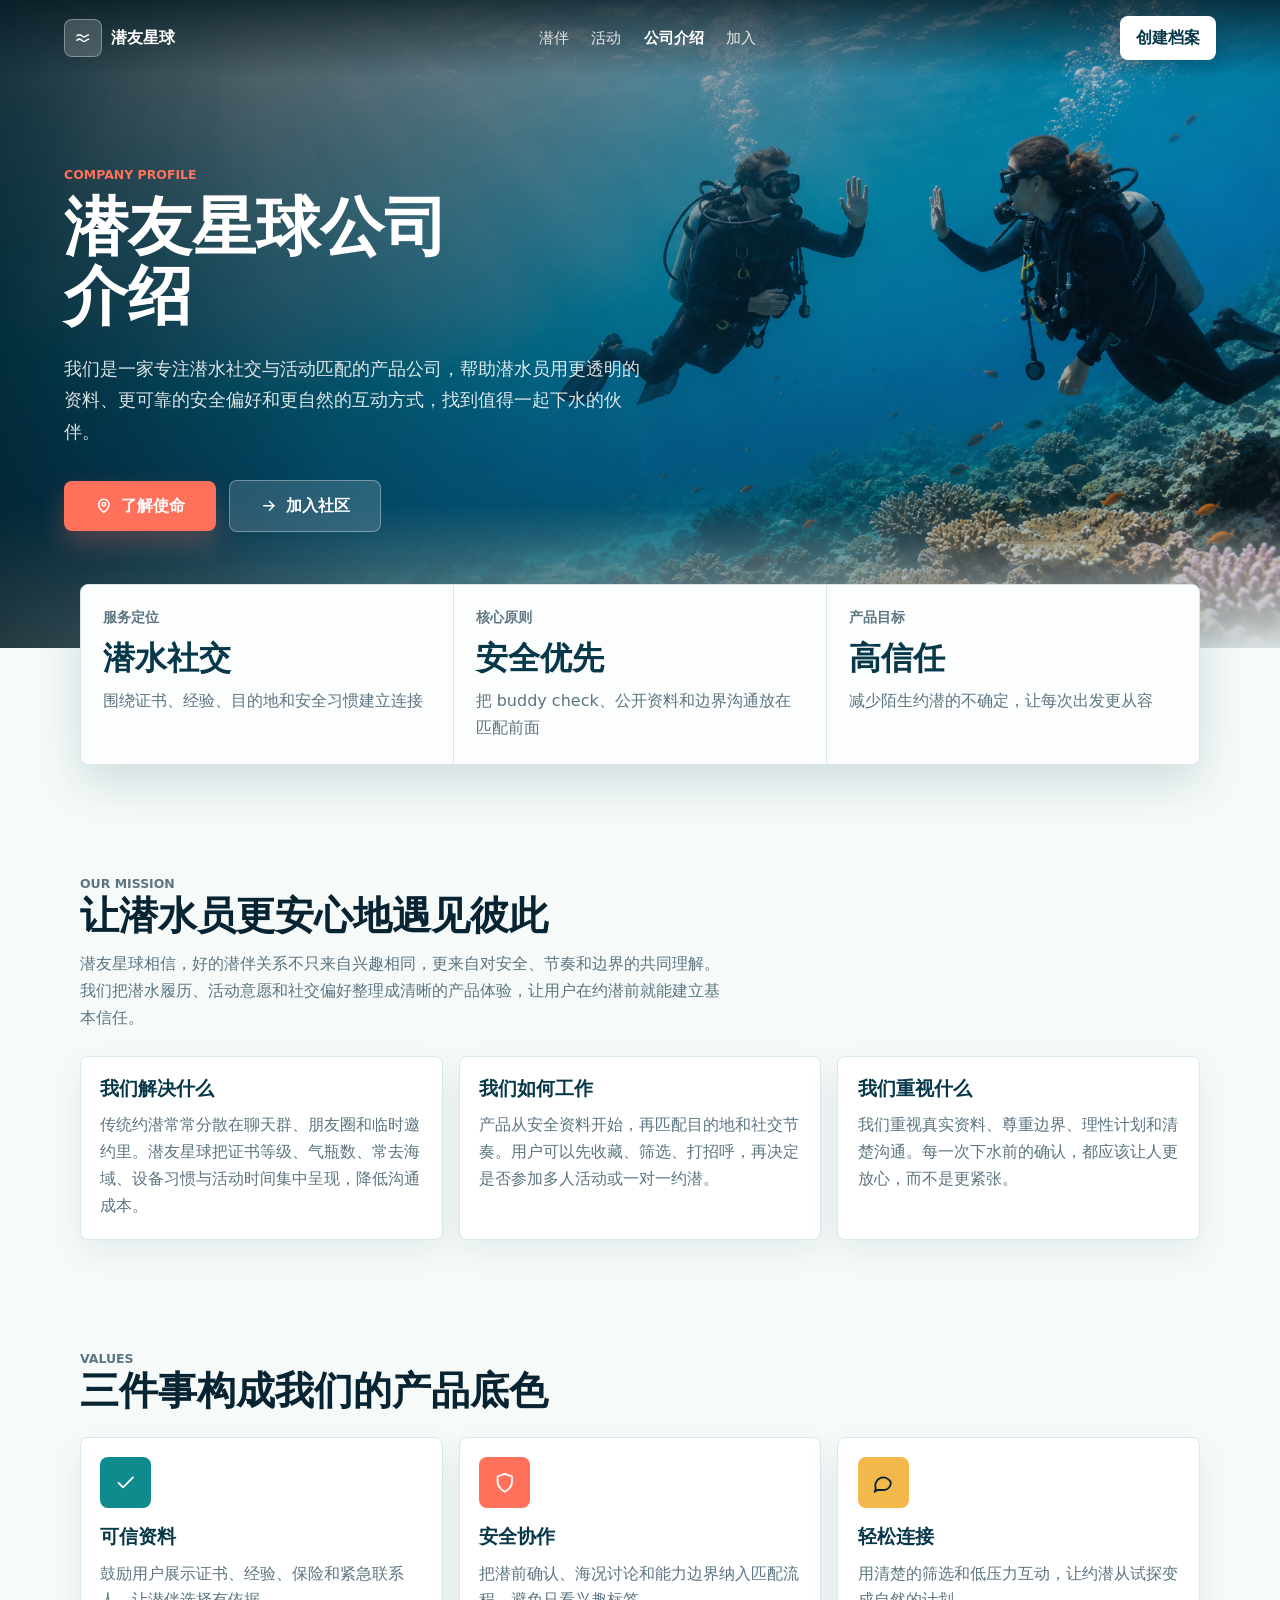
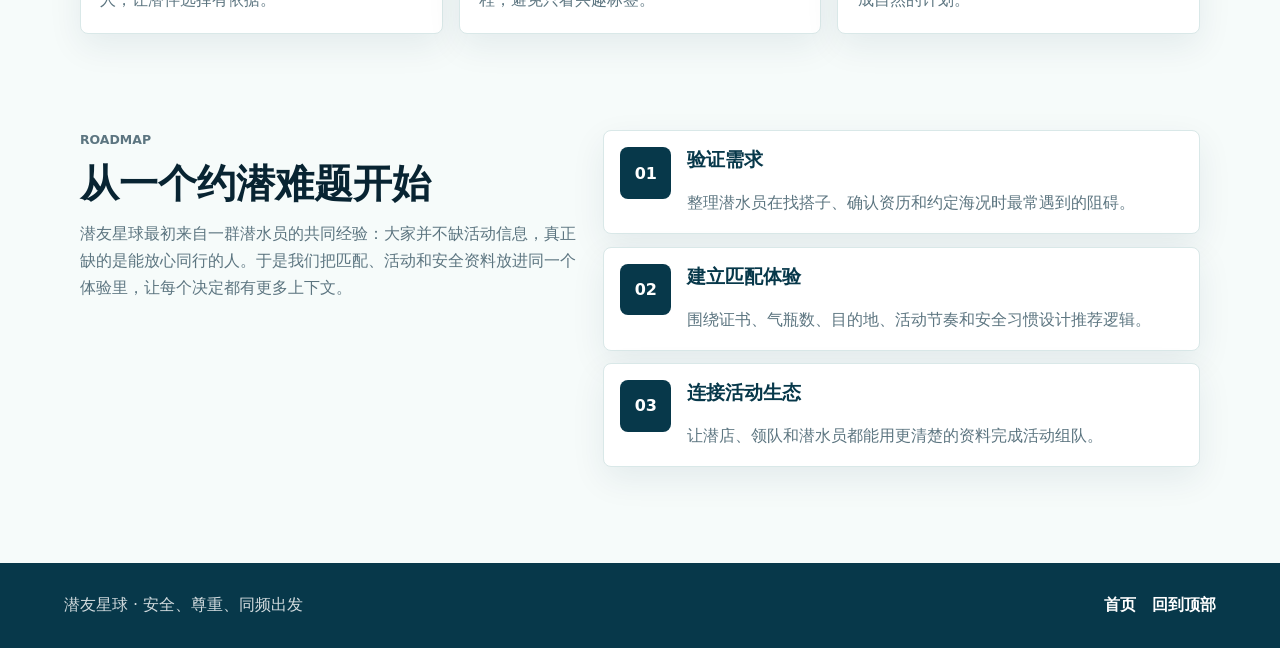
==== about.html @ b76dbb2a "Add company introduction page" ====
<!doctype html>
<html lang="zh-CN">
  <head>
    <meta charset="UTF-8" />
    <meta name="viewport" content="width=device-width, initial-scale=1.0" />
    <title>公司介绍 | 潜友星球</title>
    <link rel="stylesheet" href="styles.css" />
  </head>
  <body>
    <header class="site-header" aria-label="主导航">
      <a class="brand" href="index.html#top" aria-label="潜友星球首页">
        <span class="brand-mark" aria-hidden="true">
          <svg viewBox="0 0 24 24" role="img">
            <path d="M4 15.4c2.2-2.1 4.4-2.1 6.6 0 2.1 2 4.3 2 6.4 0 .9-.8 1.9-1.3 3-1.3" />
            <path d="M4 9.3c2.2-2.1 4.4-2.1 6.6 0 2.1 2 4.3 2 6.4 0 .9-.8 1.9-1.3 3-1.3" />
          </svg>
        </span>
        潜友星球
      </a>
      <nav class="nav-links" aria-label="页面区域">
        <a href="index.html#matches">潜伴</a>
        <a href="index.html#trips">活动</a>
        <a href="about.html" aria-current="page">公司介绍</a>
        <a href="index.html#join">加入</a>
      </nav>
      <a class="header-action" href="index.html#join">创建档案</a>
    </header>

    <main id="top">
      <section class="hero about-hero" aria-labelledby="about-title">
        <img
          class="hero-image"
          src="assets/dive-social-hero.png"
          alt="潜水员在清澈海水中与潜伴同行"
        />
        <div class="hero-scrim"></div>
        <div class="hero-content about-hero-content">
          <p class="eyebrow">Company Profile</p>
          <h1 id="about-title">潜友星球公司介绍</h1>
          <p class="hero-copy">
            我们是一家专注潜水社交与活动匹配的产品公司，帮助潜水员用更透明的资料、更可靠的安全偏好和更自然的互动方式，找到值得一起下水的伙伴。
          </p>
          <div class="hero-actions" aria-label="快捷操作">
            <a class="button primary" href="#mission">
              <svg viewBox="0 0 24 24" aria-hidden="true">
                <path d="M12 21s7-5.1 7-11a7 7 0 0 0-14 0c0 5.9 7 11 7 11Z" />
                <circle cx="12" cy="10" r="2.4" />
              </svg>
              了解使命
            </a>
            <a class="button secondary" href="index.html#join">
              <svg viewBox="0 0 24 24" aria-hidden="true">
                <path d="M5 12h14" />
                <path d="m13 6 6 6-6 6" />
              </svg>
              加入社区
            </a>
          </div>
        </div>
      </section>

      <section class="quick-panel about-stats" aria-label="公司数据">
        <article>
          <span>服务定位</span>
          <strong>潜水社交</strong>
          <p>围绕证书、经验、目的地和安全习惯建立连接</p>
        </article>
        <article>
          <span>核心原则</span>
          <strong>安全优先</strong>
          <p>把 buddy check、公开资料和边界沟通放在匹配前面</p>
        </article>
        <article>
          <span>产品目标</span>
          <strong>高信任</strong>
          <p>减少陌生约潜的不确定，让每次出发更从容</p>
        </article>
      </section>

      <section class="section company-intro" id="mission" aria-labelledby="mission-title">
        <div class="section-heading">
          <p class="eyebrow">Our Mission</p>
          <h2 id="mission-title">让潜水员更安心地遇见彼此</h2>
          <p>
            潜友星球相信，好的潜伴关系不只来自兴趣相同，更来自对安全、节奏和边界的共同理解。我们把潜水履历、活动意愿和社交偏好整理成清晰的产品体验，让用户在约潜前就能建立基本信任。
          </p>
        </div>
        <div class="intro-grid">
          <article>
            <h3>我们解决什么</h3>
            <p>
              传统约潜常常分散在聊天群、朋友圈和临时邀约里。潜友星球把证书等级、气瓶数、常去海域、设备习惯与活动时间集中呈现，降低沟通成本。
            </p>
          </article>
          <article>
            <h3>我们如何工作</h3>
            <p>
              产品从安全资料开始，再匹配目的地和社交节奏。用户可以先收藏、筛选、打招呼，再决定是否参加多人活动或一对一约潜。
            </p>
          </article>
          <article>
            <h3>我们重视什么</h3>
            <p>
              我们重视真实资料、尊重边界、理性计划和清楚沟通。每一次下水前的确认，都应该让人更放心，而不是更紧张。
            </p>
          </article>
        </div>
      </section>

      <section class="section values-section" aria-labelledby="values-title">
        <div class="section-heading">
          <p class="eyebrow">Values</p>
          <h2 id="values-title">三件事构成我们的产品底色</h2>
        </div>
        <div class="values-grid">
          <article class="value-card">
            <div class="value-icon" aria-hidden="true">
              <svg viewBox="0 0 24 24">
                <path d="M20 6 9 17l-5-5" />
              </svg>
            </div>
            <h3>可信资料</h3>
            <p>鼓励用户展示证书、经验、保险和紧急联系人，让潜伴选择有依据。</p>
          </article>
          <article class="value-card">
            <div class="value-icon accent" aria-hidden="true">
              <svg viewBox="0 0 24 24">
                <path d="M12 22s8-4 8-11V5l-8-3-8 3v6c0 7 8 11 8 11Z" />
              </svg>
            </div>
            <h3>安全协作</h3>
            <p>把潜前确认、海况讨论和能力边界纳入匹配流程，避免只看兴趣标签。</p>
          </article>
          <article class="value-card">
            <div class="value-icon warm" aria-hidden="true">
              <svg viewBox="0 0 24 24">
                <path d="M21 12a8 8 0 0 1-8 8H6l-3 2 1.2-4A8 8 0 1 1 21 12Z" />
              </svg>
            </div>
            <h3>轻松连接</h3>
            <p>用清楚的筛选和低压力互动，让约潜从试探变成自然的计划。</p>
          </article>
        </div>
      </section>

      <section class="section company-story" aria-labelledby="story-title">
        <div class="story-copy">
          <p class="eyebrow">Roadmap</p>
          <h2 id="story-title">从一个约潜难题开始</h2>
          <p>
            潜友星球最初来自一群潜水员的共同经验：大家并不缺活动信息，真正缺的是能放心同行的人。于是我们把匹配、活动和安全资料放进同一个体验里，让每个决定都有更多上下文。
          </p>
        </div>
        <div class="timeline" aria-label="公司发展阶段">
          <article>
            <span>01</span>
            <h3>验证需求</h3>
            <p>整理潜水员在找搭子、确认资历和约定海况时最常遇到的阻碍。</p>
          </article>
          <article>
            <span>02</span>
            <h3>建立匹配体验</h3>
            <p>围绕证书、气瓶数、目的地、活动节奏和安全习惯设计推荐逻辑。</p>
          </article>
          <article>
            <span>03</span>
            <h3>连接活动生态</h3>
            <p>让潜店、领队和潜水员都能用更清楚的资料完成活动组队。</p>
          </article>
        </div>
      </section>
    </main>

    <footer class="site-footer">
      <p>潜友星球 · 安全、尊重、同频出发</p>
      <div class="footer-links">
        <a href="index.html#top">首页</a>
        <a href="#top">回到顶部</a>
      </div>
    </footer>
  </body>
</html>
---- styles.css ----
:root {
  --ink: #082432;
  --muted: #5c7580;
  --paper: #f6fbfa;
  --surface: #ffffff;
  --line: #d9e8e8;
  --deep: #07384a;
  --reef: #0f8b8d;
  --mint: #62c7b8;
  --coral: #ff715b;
  --sun: #f2b84b;
  --blue: #3577bd;
  --shadow: 0 18px 48px rgba(7, 56, 74, 0.16);
}

* {
  box-sizing: border-box;
}

html {
  scroll-behavior: smooth;
}

body {
  margin: 0;
  font-family:
    Inter, "PingFang SC", "Microsoft YaHei", system-ui, -apple-system,
    BlinkMacSystemFont, "Segoe UI", sans-serif;
  color: var(--ink);
  background: var(--paper);
}

body::selection {
  background: rgba(255, 113, 91, 0.28);
}

a {
  color: inherit;
  text-decoration: none;
}

button,
input,
select,
textarea {
  font: inherit;
}

button {
  cursor: pointer;
}

svg {
  display: block;
  width: 1.1rem;
  height: 1.1rem;
  fill: none;
  stroke: currentColor;
  stroke-linecap: round;
  stroke-linejoin: round;
  stroke-width: 2;
}

.site-header {
  position: fixed;
  top: 0;
  left: 0;
  z-index: 20;
  display: flex;
  align-items: center;
  justify-content: space-between;
  width: 100%;
  padding: 1rem 5vw;
  color: #fff;
  background: linear-gradient(180deg, rgba(3, 25, 34, 0.76), rgba(3, 25, 34, 0));
}

.brand,
.nav-links,
.header-action,
.button,
.message-button,
.text-button,
.icon-button,
.filter-chip {
  min-height: 2.75rem;
}

.brand {
  display: inline-flex;
  align-items: center;
  gap: 0.6rem;
  font-weight: 800;
}

.brand-mark {
  display: grid;
  width: 2.35rem;
  height: 2.35rem;
  place-items: center;
  color: #fff;
  background: rgba(255, 255, 255, 0.18);
  border: 1px solid rgba(255, 255, 255, 0.34);
  border-radius: 8px;
  backdrop-filter: blur(12px);
}

.nav-links {
  display: flex;
  align-items: center;
  gap: 1.4rem;
  color: rgba(255, 255, 255, 0.84);
  font-size: 0.95rem;
}

.nav-links a:hover {
  color: #fff;
}

.header-action {
  display: inline-flex;
  align-items: center;
  padding: 0 1rem;
  color: var(--deep);
  font-weight: 800;
  background: #fff;
  border-radius: 8px;
  box-shadow: 0 8px 20px rgba(0, 0, 0, 0.14);
}

.hero {
  position: relative;
  display: grid;
  min-height: 78vh;
  overflow: hidden;
  place-items: end start;
  background: var(--deep);
}

.hero-image,
.hero-scrim {
  position: absolute;
  inset: 0;
  width: 100%;
  height: 100%;
}

.hero-image {
  object-fit: cover;
  object-position: center;
}

.hero-scrim {
  background:
    linear-gradient(90deg, rgba(3, 28, 37, 0.86), rgba(3, 28, 37, 0.38) 52%, rgba(3, 28, 37, 0.12)),
    linear-gradient(0deg, rgba(246, 251, 250, 1) 0%, rgba(246, 251, 250, 0) 22%);
}

.hero-content {
  position: relative;
  z-index: 1;
  width: min(720px, 90vw);
  padding: 9rem 5vw 7.25rem;
  color: #fff;
}

.eyebrow {
  margin: 0 0 0.7rem;
  color: var(--coral);
  font-size: 0.78rem;
  font-weight: 900;
  letter-spacing: 0;
  text-transform: uppercase;
}

.hero h1,
.section h2,
.join h2 {
  margin: 0;
  line-height: 1.08;
}

.hero h1 {
  max-width: 12ch;
  font-size: 4rem;
}

.hero-copy {
  max-width: 40rem;
  margin: 1.35rem 0 0;
  color: rgba(255, 255, 255, 0.86);
  font-size: 1.12rem;
  line-height: 1.78;
}

.hero-actions,
.tag-row,
.profile-top {
  display: flex;
  align-items: center;
}

.hero-actions {
  flex-wrap: wrap;
  gap: 0.8rem;
  margin-top: 2rem;
}

.button,
.message-button,
.text-button {
  display: inline-flex;
  align-items: center;
  justify-content: center;
  gap: 0.55rem;
  border: 0;
  border-radius: 8px;
  font-weight: 850;
  transition:
    transform 160ms ease,
    box-shadow 160ms ease,
    background 160ms ease;
}

.button {
  min-width: 9.5rem;
  padding: 0.9rem 1.15rem;
}

.button:hover,
.message-button:hover,
.text-button:hover,
.icon-button:hover,
.filter-chip:hover {
  transform: translateY(-1px);
}

.button.primary {
  color: #fff;
  background: var(--coral);
  box-shadow: 0 12px 26px rgba(255, 113, 91, 0.28);
}

.button.primary:hover {
  background: #f05f48;
}

.button.secondary {
  color: #fff;
  background: rgba(255, 255, 255, 0.15);
  border: 1px solid rgba(255, 255, 255, 0.34);
  backdrop-filter: blur(12px);
}

.button.full,
.message-button {
  width: 100%;
}

.quick-panel {
  position: relative;
  z-index: 2;
  display: grid;
  grid-template-columns: repeat(3, 1fr);
  gap: 1px;
  width: min(1120px, 90vw);
  margin: -4rem auto 0;
  overflow: hidden;
  background: var(--line);
  border: 1px solid var(--line);
  border-radius: 8px;
  box-shadow: var(--shadow);
}

.quick-panel article {
  min-height: 10rem;
  padding: 1.35rem;
  background: rgba(255, 255, 255, 0.92);
}

.quick-panel span {
  color: var(--muted);
  font-size: 0.86rem;
  font-weight: 800;
}

.quick-panel strong {
  display: block;
  margin-top: 0.65rem;
  color: var(--deep);
  font-size: 2rem;
}

.quick-panel p,
.section-heading p,
.profile-card p,
.trip-card p,
.join-copy p,
.form-note {
  color: var(--muted);
  line-height: 1.68;
}

.quick-panel p {
  margin: 0.45rem 0 0;
}

.section {
  width: min(1120px, 90vw);
  margin: 0 auto;
  padding: 6rem 0 0;
}

.section-heading {
  max-width: 650px;
  margin-bottom: 1.5rem;
}

.section h2,
.join h2 {
  font-size: 2.45rem;
}

.section-heading p {
  margin: 0.85rem 0 0;
}

.filters {
  display: flex;
  flex-wrap: wrap;
  gap: 0.7rem;
  margin-bottom: 1.25rem;
}

.filter-chip {
  padding: 0 1rem;
  color: var(--deep);
  font-weight: 800;
  background: var(--surface);
  border: 1px solid var(--line);
  border-radius: 8px;
}

.filter-chip.is-active {
  color: #fff;
  background: var(--deep);
  border-color: var(--deep);
}

.match-layout {
  display: grid;
  grid-template-columns: minmax(0, 1fr) 340px;
  gap: 1.25rem;
  align-items: start;
}

.profile-grid {
  display: grid;
  grid-template-columns: repeat(2, minmax(0, 1fr));
  gap: 1rem;
}

.profile-card,
.match-panel,
.join-form,
.trip-card {
  background: var(--surface);
  border: 1px solid var(--line);
  border-radius: 8px;
  box-shadow: 0 12px 34px rgba(7, 56, 74, 0.08);
}

.profile-card {
  display: flex;
  min-height: 22rem;
  padding: 1.1rem;
  flex-direction: column;
}

.profile-card.is-hidden {
  display: none;
}

.profile-top {
  justify-content: space-between;
  margin-bottom: 1.1rem;
}

.avatar {
  display: grid;
  width: 4.2rem;
  height: 4.2rem;
  place-items: center;
  color: #fff;
  border-radius: 8px;
  font-size: 1.55rem;
  font-weight: 900;
}

.avatar-coral {
  background: linear-gradient(135deg, var(--coral), #b94175);
}

.avatar-mint {
  background: linear-gradient(135deg, var(--mint), var(--reef));
}

.avatar-sun {
  background: linear-gradient(135deg, var(--sun), var(--coral));
}

.avatar-blue {
  background: linear-gradient(135deg, var(--blue), var(--deep));
}

.icon-button {
  display: grid;
  width: 2.75rem;
  padding: 0;
  place-items: center;
  color: var(--coral);
  background: #fff5f2;
  border: 1px solid #ffd8cf;
  border-radius: 8px;
}

.icon-button.is-saved {
  color: #fff;
  background: var(--coral);
  border-color: var(--coral);
}

.profile-card h3,
.trip-card h3,
.match-panel h2 {
  margin: 0;
}

.profile-card h3 {
  font-size: 1.5rem;
}

.meta {
  margin: 0.2rem 0 0.75rem;
  font-size: 0.9rem;
  font-weight: 800;
}

.profile-card p:not(.meta) {
  margin: 0 0 1rem;
}

.tag-row {
  flex-wrap: wrap;
  gap: 0.45rem;
  margin-top: auto;
}

.tag-row span {
  padding: 0.36rem 0.55rem;
  color: var(--deep);
  font-size: 0.82rem;
  font-weight: 800;
  background: #e8f6f4;
  border-radius: 6px;
}

.message-button {
  margin-top: 1rem;
  padding: 0.8rem 1rem;
  color: var(--deep);
  background: #f1f8f8;
  border: 1px solid var(--line);
}

.match-panel {
  position: sticky;
  top: 5.5rem;
  padding: 1.2rem;
}

.preference-form,
.join-form {
  display: grid;
  gap: 1rem;
}

label,
.range-field {
  display: grid;
  gap: 0.45rem;
  color: var(--deep);
  font-size: 0.92rem;
  font-weight: 850;
}

input,
select,
textarea {
  width: 100%;
  color: var(--ink);
  background: #f8fcfc;
  border: 1px solid var(--line);
  border-radius: 8px;
  outline: 0;
}

input,
select {
  height: 2.9rem;
  padding: 0 0.85rem;
}

textarea {
  resize: vertical;
  min-height: 7rem;
  padding: 0.8rem 0.85rem;
}

input:focus,
select:focus,
textarea:focus {
  border-color: var(--reef);
  box-shadow: 0 0 0 4px rgba(15, 139, 141, 0.12);
}

.range-field {
  grid-template-columns: 1fr auto;
  align-items: center;
}

.range-field input {
  grid-column: 1 / -1;
  accent-color: var(--reef);
}

.trips {
  width: 100%;
  margin-top: 6rem;
  padding: 5rem max(5vw, calc((100vw - 1120px) / 2));
  background: #e9f5f2;
}

.trip-list {
  display: grid;
  gap: 0.8rem;
}

.trip-card {
  display: grid;
  grid-template-columns: auto 1fr auto;
  gap: 1rem;
  align-items: center;
  padding: 1rem;
}

.date-box {
  display: grid;
  width: 4.3rem;
  height: 4.3rem;
  place-items: center;
  color: #fff;
  background: var(--deep);
  border-radius: 8px;
}

.date-box span {
  font-size: 0.78rem;
  font-weight: 850;
}

.date-box strong {
  font-size: 1.55rem;
}

.date-box.accent {
  background: var(--reef);
}

.date-box.warm {
  color: var(--ink);
  background: var(--sun);
}

.trip-card p {
  margin: 0.25rem 0 0;
}

.text-button {
  padding: 0 1rem;
  color: var(--deep);
  background: #fff;
  border: 1px solid var(--line);
}

.join {
  display: grid;
  grid-template-columns: minmax(0, 0.85fr) minmax(320px, 1fr);
  gap: 2rem;
  align-items: start;
  padding-bottom: 6rem;
}

.join-copy {
  position: sticky;
  top: 6rem;
}

.join-copy p {
  max-width: 34rem;
}

.join-form {
  padding: 1.2rem;
}

.form-note {
  min-height: 1.6rem;
  margin: 0;
  font-weight: 800;
}

.form-note.is-success {
  color: var(--reef);
}

.site-footer {
  display: flex;
  justify-content: space-between;
  gap: 1rem;
  padding: 2rem 5vw;
  color: rgba(255, 255, 255, 0.82);
  background: var(--deep);
}

.site-footer p {
  margin: 0;
}

.site-footer a {
  color: #fff;
  font-weight: 850;
}

.footer-links {
  display: flex;
  flex-wrap: wrap;
  gap: 1rem;
  justify-content: flex-end;
}

.nav-links a[aria-current="page"] {
  color: #fff;
  font-weight: 850;
}

.about-hero {
  min-height: 72vh;
}

.about-hero-content h1 {
  max-width: 10ch;
}

.about-stats {
  margin-bottom: 1rem;
}

.company-intro {
  padding-top: 5rem;
}

.intro-grid,
.values-grid,
.company-story {
  display: grid;
  gap: 1rem;
}

.intro-grid {
  grid-template-columns: repeat(3, minmax(0, 1fr));
}

.intro-grid article,
.value-card,
.timeline article {
  background: var(--surface);
  border: 1px solid var(--line);
  border-radius: 8px;
  box-shadow: 0 12px 34px rgba(7, 56, 74, 0.08);
}

.intro-grid article,
.value-card {
  padding: 1.2rem;
}

.intro-grid h3,
.value-card h3,
.timeline h3 {
  margin: 0;
  color: var(--deep);
  font-size: 1.2rem;
}

.intro-grid p,
.value-card p,
.story-copy p,
.timeline p {
  color: var(--muted);
  line-height: 1.68;
}

.intro-grid p,
.value-card p,
.timeline p {
  margin: 0.65rem 0 0;
}

.values-grid {
  grid-template-columns: repeat(3, minmax(0, 1fr));
}

.value-icon {
  display: grid;
  width: 3.2rem;
  height: 3.2rem;
  margin-bottom: 1rem;
  place-items: center;
  color: #fff;
  background: var(--reef);
  border-radius: 8px;
}

.value-icon.accent {
  background: var(--coral);
}

.value-icon.warm {
  color: var(--ink);
  background: var(--sun);
}

.value-icon svg {
  width: 1.35rem;
  height: 1.35rem;
}

.company-story {
  grid-template-columns: minmax(0, 0.85fr) minmax(320px, 1fr);
  align-items: start;
  padding-bottom: 6rem;
}

.story-copy {
  position: sticky;
  top: 6rem;
}

.story-copy p {
  max-width: 34rem;
}

.timeline {
  display: grid;
  gap: 0.8rem;
}

.timeline article {
  display: grid;
  grid-template-columns: auto 1fr;
  gap: 0.4rem 1rem;
  padding: 1rem;
}

.timeline span {
  display: grid;
  grid-row: span 2;
  width: 3.2rem;
  height: 3.2rem;
  place-items: center;
  color: #fff;
  font-weight: 900;
  background: var(--deep);
  border-radius: 8px;
}

@media (max-width: 920px) {
  .site-header {
    padding: 0.8rem 4vw;
  }

  .nav-links {
    display: none;
  }

  .hero {
    min-height: 68vh;
  }

  .hero-content {
    width: 100%;
    padding: 7.2rem 5vw 5.5rem;
  }

  .hero h1 {
    max-width: 13ch;
    font-size: 3rem;
  }

  .quick-panel,
  .match-layout,
  .join,
  .intro-grid,
  .values-grid,
  .company-story {
    grid-template-columns: 1fr;
  }

  .match-panel,
  .join-copy,
  .story-copy {
    position: static;
  }
}

@media (max-width: 680px) {
  .header-action {
    display: none;
  }

  .hero h1 {
    font-size: 2.35rem;
  }

  .hero-copy {
    font-size: 1rem;
  }

  .quick-panel {
    margin-top: -2.5rem;
  }

  .quick-panel,
  .profile-grid,
  .trip-card {
    grid-template-columns: 1fr;
  }

  .section {
    padding-top: 4.5rem;
  }

  .section h2,
  .join h2 {
    font-size: 2rem;
  }

  .trip-card {
    align-items: start;
  }

  .text-button {
    width: 100%;
  }

  .site-footer {
    flex-direction: column;
  }

  .footer-links {
    justify-content: flex-start;
  }

  .timeline article {
    grid-template-columns: 1fr;
  }

  .timeline span {
    grid-row: auto;
  }
}
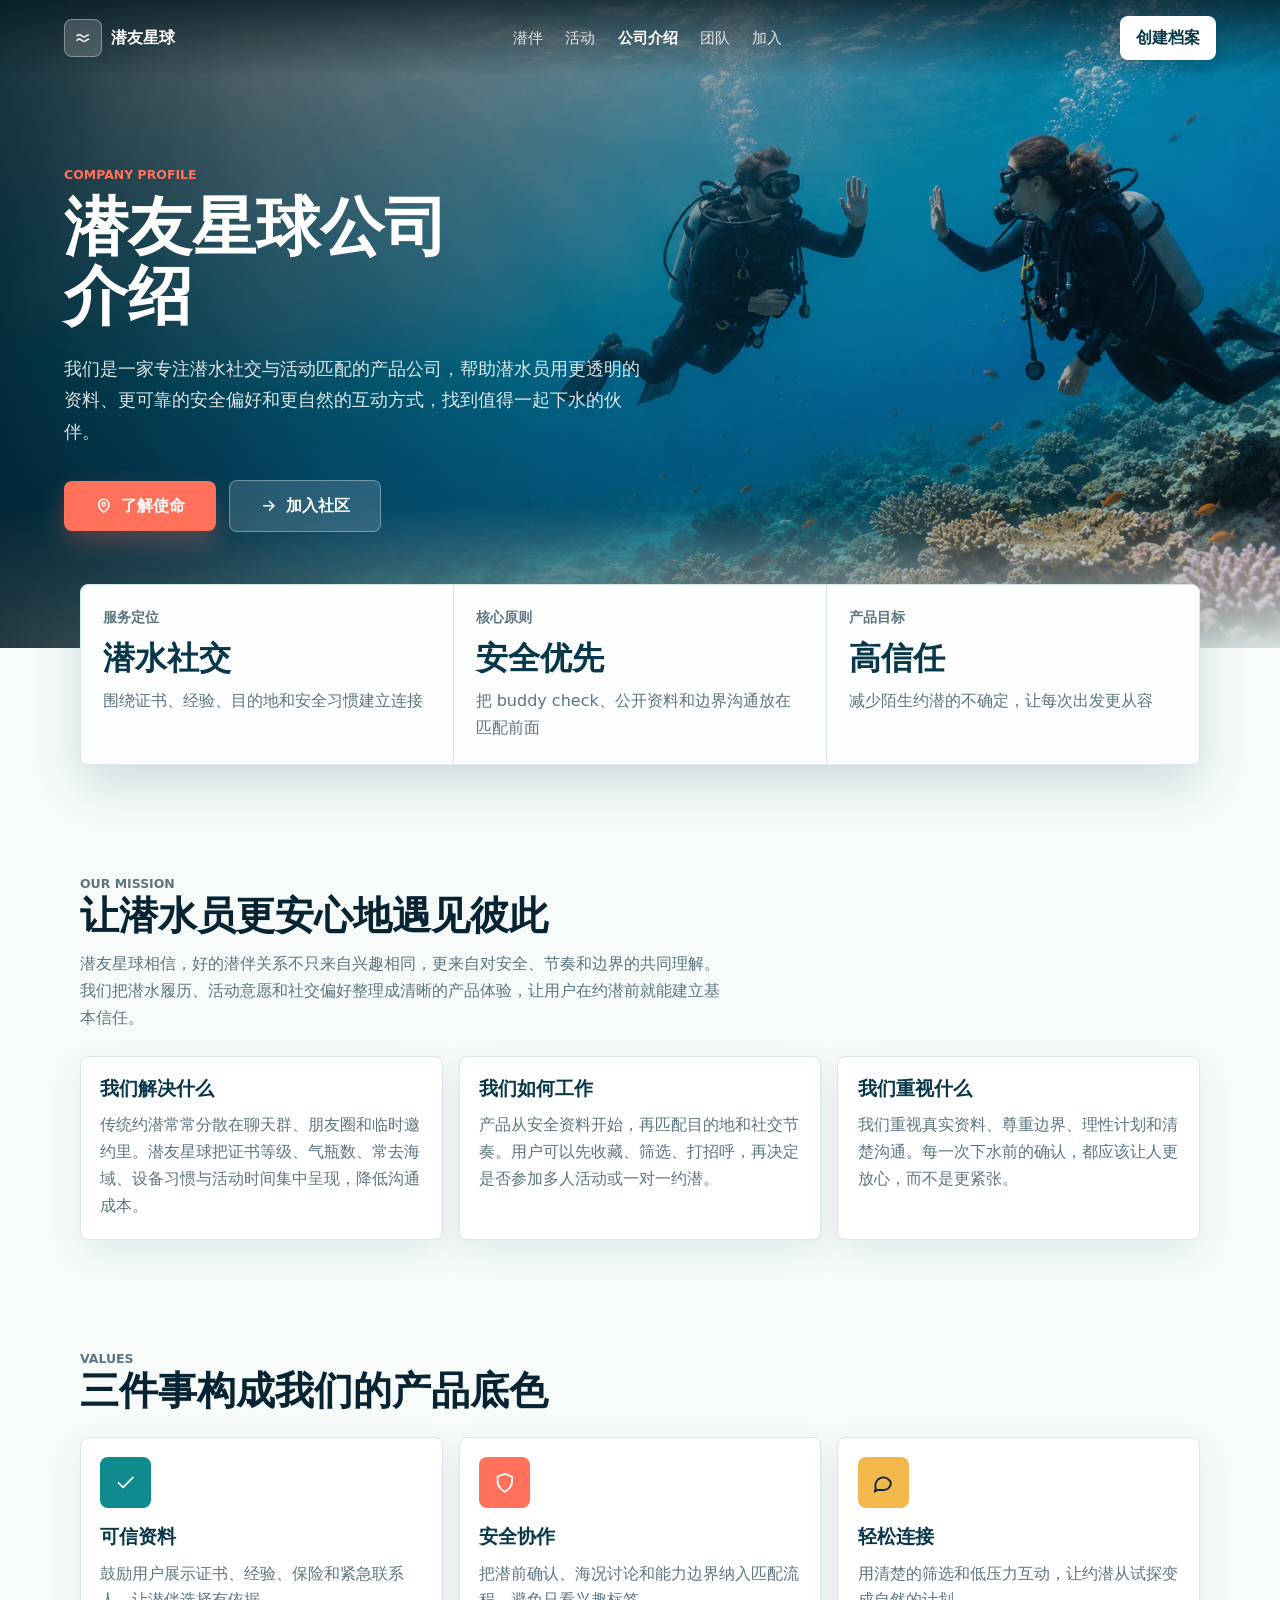
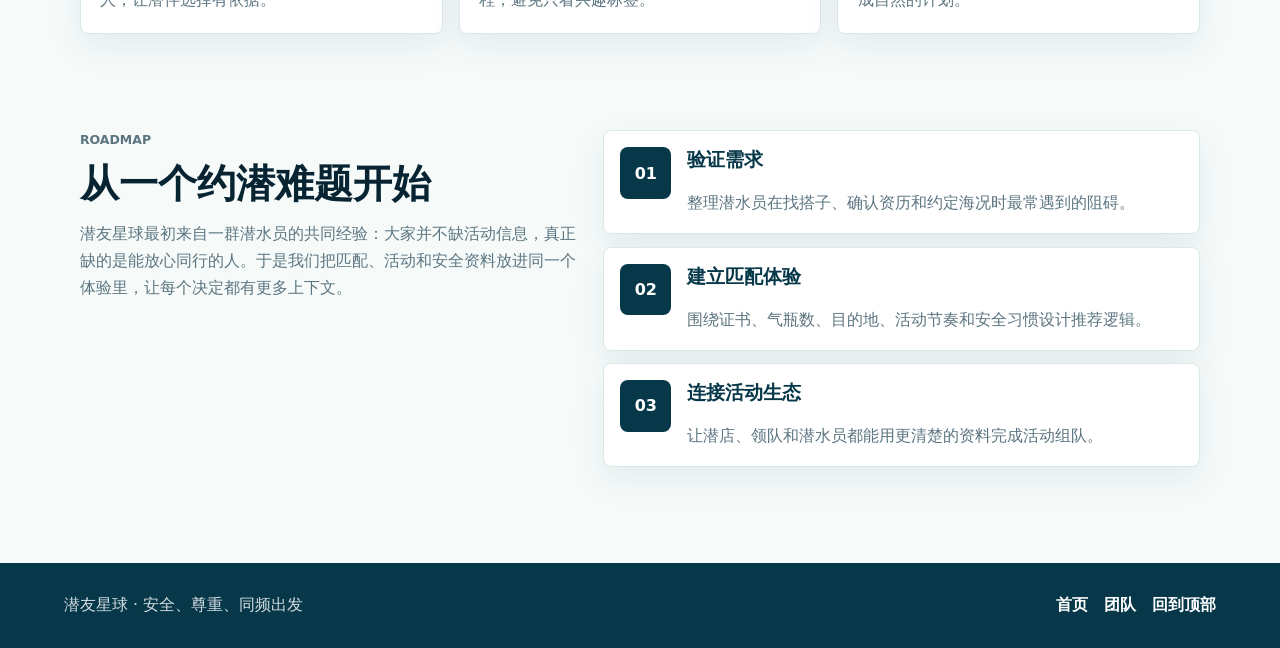
==== commit b2b70938: "Merge company introduction page # Conflicts: #	index.html #	styles.css" ====
--- a/about.html
+++ b/about.html
@@ -21,6 +21,7 @@
         <a href="index.html#matches">潜伴</a>
         <a href="index.html#trips">活动</a>
         <a href="about.html" aria-current="page">公司介绍</a>
+        <a href="team.html">团队</a>
         <a href="index.html#join">加入</a>
       </nav>
       <a class="header-action" href="index.html#join">创建档案</a>
@@ -113,7 +114,7 @@
           <h2 id="values-title">三件事构成我们的产品底色</h2>
         </div>
         <div class="values-grid">
-          <article class="value-card">
+          <article class="company-value-card">
             <div class="value-icon" aria-hidden="true">
               <svg viewBox="0 0 24 24">
                 <path d="M20 6 9 17l-5-5" />
@@ -122,7 +123,7 @@
             <h3>可信资料</h3>
             <p>鼓励用户展示证书、经验、保险和紧急联系人，让潜伴选择有依据。</p>
           </article>
-          <article class="value-card">
+          <article class="company-value-card">
             <div class="value-icon accent" aria-hidden="true">
               <svg viewBox="0 0 24 24">
                 <path d="M12 22s8-4 8-11V5l-8-3-8 3v6c0 7 8 11 8 11Z" />
@@ -131,7 +132,7 @@
             <h3>安全协作</h3>
             <p>把潜前确认、海况讨论和能力边界纳入匹配流程，避免只看兴趣标签。</p>
           </article>
-          <article class="value-card">
+          <article class="company-value-card">
             <div class="value-icon warm" aria-hidden="true">
               <svg viewBox="0 0 24 24">
                 <path d="M21 12a8 8 0 0 1-8 8H6l-3 2 1.2-4A8 8 0 1 1 21 12Z" />
@@ -175,6 +176,7 @@
       <p>潜友星球 · 安全、尊重、同频出发</p>
       <div class="footer-links">
         <a href="index.html#top">首页</a>
+        <a href="team.html">团队</a>
         <a href="#top">回到顶部</a>
       </div>
     </footer>
--- a/styles.css
+++ b/styles.css
@@ -75,6 +75,33 @@
   background: linear-gradient(180deg, rgba(3, 25, 34, 0.76), rgba(3, 25, 34, 0));
 }
 
+.site-header.solid-header {
+  color: var(--deep);
+  background: rgba(255, 255, 255, 0.94);
+  border-bottom: 1px solid var(--line);
+  box-shadow: 0 10px 28px rgba(7, 56, 74, 0.08);
+  backdrop-filter: blur(16px);
+}
+
+.site-header.solid-header .brand-mark {
+  color: #fff;
+  background: var(--deep);
+  border-color: var(--deep);
+}
+
+.site-header.solid-header .nav-links {
+  color: var(--muted);
+}
+
+.site-header.solid-header .nav-links a:hover {
+  color: var(--deep);
+}
+
+.site-header.solid-header .header-action {
+  color: #fff;
+  background: var(--coral);
+}
+
 .brand,
 .nav-links,
 .header-action,
@@ -252,6 +279,13 @@
   backdrop-filter: blur(12px);
 }
 
+.button.ghost {
+  color: var(--deep);
+  background: #fff;
+  border: 1px solid var(--line);
+  box-shadow: 0 12px 26px rgba(7, 56, 74, 0.09);
+}
+
 .button.full,
 .message-button {
   width: 100%;
@@ -311,6 +345,10 @@
   padding: 6rem 0 0;
 }
 
+section[id] {
+  scroll-margin-top: 5.5rem;
+}
+
 .section-heading {
   max-width: 650px;
   margin-bottom: 1.5rem;
@@ -654,6 +692,10 @@
   font-weight: 850;
 }
 
+.site-header.solid-header .nav-links a[aria-current="page"] {
+  color: var(--deep);
+}
+
 .about-hero {
   min-height: 72vh;
 }
@@ -681,9 +723,123 @@
   grid-template-columns: repeat(3, minmax(0, 1fr));
 }
 
+.team-page {
+  background: #fbfdfc;
+}
+
+.team-page-main {
+  padding-top: 5rem;
+}
+
+.team-hero {
+  display: grid;
+  grid-template-columns: minmax(0, 0.92fr) minmax(360px, 0.78fr);
+  gap: 2rem;
+  align-items: center;
+  width: min(1120px, 90vw);
+  margin: 0 auto;
+  padding: 5rem 0 3rem;
+}
+
+.team-hero h1 {
+  max-width: 12ch;
+  margin: 0;
+  font-size: 4rem;
+  line-height: 1.05;
+}
+
+.team-hero-copy > p:not(.eyebrow) {
+  max-width: 42rem;
+  margin: 1.15rem 0 0;
+  color: var(--muted);
+  font-size: 1.08rem;
+  line-height: 1.78;
+}
+
+.team-hero-actions {
+  display: flex;
+  flex-wrap: wrap;
+  gap: 0.85rem;
+  margin-top: 2rem;
+}
+
+.team-hero-media {
+  position: relative;
+  min-height: 32rem;
+  overflow: hidden;
+  background: var(--deep);
+  border-radius: 8px;
+  box-shadow: var(--shadow);
+}
+
+.team-hero-media img {
+  width: 100%;
+  height: 100%;
+  min-height: 32rem;
+  object-fit: cover;
+}
+
+.team-snapshot {
+  position: absolute;
+  right: 1rem;
+  bottom: 1rem;
+  left: 1rem;
+  padding: 1rem;
+  color: #fff;
+  background: rgba(6, 32, 42, 0.78);
+  border: 1px solid rgba(255, 255, 255, 0.18);
+  border-radius: 8px;
+  backdrop-filter: blur(14px);
+}
+
+.team-snapshot span,
+.member-role,
+.rhythm-list span {
+  color: var(--coral);
+  font-size: 0.78rem;
+  font-weight: 900;
+  letter-spacing: 0;
+  text-transform: uppercase;
+}
+
+.team-snapshot strong {
+  display: block;
+  margin-top: 0.25rem;
+  font-size: 1.45rem;
+}
+
+.snapshot-grid {
+  display: grid;
+  grid-template-columns: repeat(3, 1fr);
+  gap: 0.6rem;
+  margin-top: 0.9rem;
+}
+
+.snapshot-grid p {
+  margin: 0;
+  color: rgba(255, 255, 255, 0.82);
+  line-height: 1.35;
+}
+
+.snapshot-grid b {
+  display: block;
+  color: #fff;
+  font-size: 1.3rem;
+}
+
+.team-values {
+  display: grid;
+  grid-template-columns: repeat(3, minmax(0, 1fr));
+  gap: 1rem;
+  padding-top: 3rem;
+}
+
 .intro-grid article,
+.company-value-card,
+.timeline article,
 .value-card,
-.timeline article {
+.member-card,
+.rhythm-list article {
   background: var(--surface);
   border: 1px solid var(--line);
   border-radius: 8px;
@@ -691,28 +847,49 @@
 }
 
 .intro-grid article,
-.value-card {
+.company-value-card {
   padding: 1.2rem;
 }
 
 .intro-grid h3,
-.value-card h3,
+.company-value-card h3,
 .timeline h3 {
   margin: 0;
   color: var(--deep);
   font-size: 1.2rem;
 }
 
+.value-card {
+  padding: 1.1rem;
+}
+
+.value-card svg {
+  width: 2.4rem;
+  height: 2.4rem;
+  padding: 0.5rem;
+  color: var(--reef);
+  background: #e8f6f4;
+  border-radius: 8px;
+}
+
+.value-card h2 {
+  margin: 1rem 0 0;
+  font-size: 1.2rem;
+}
+
 .intro-grid p,
+.company-value-card p,
+.story-copy p,
+.timeline p,
 .value-card p,
-.story-copy p,
-.timeline p {
+.member-card p,
+.rhythm-list p {
   color: var(--muted);
   line-height: 1.68;
 }
 
 .intro-grid p,
-.value-card p,
+.company-value-card p,
 .timeline p {
   margin: 0.65rem 0 0;
 }
@@ -783,6 +960,100 @@
   font-weight: 900;
   background: var(--deep);
   border-radius: 8px;
+}
+
+.value-card p {
+  margin: 0.55rem 0 0;
+}
+
+.team-directory {
+  padding-top: 5rem;
+  padding-bottom: 5.5rem;
+}
+
+.member-grid {
+  display: grid;
+  grid-template-columns: repeat(4, minmax(0, 1fr));
+  gap: 1rem;
+}
+
+.member-card {
+  display: flex;
+  min-height: 25rem;
+  padding: 1.1rem;
+  flex-direction: column;
+}
+
+.member-portrait {
+  display: grid;
+  width: 5rem;
+  height: 5rem;
+  margin-bottom: 1.15rem;
+  place-items: center;
+  color: #fff;
+  border-radius: 8px;
+  font-size: 1.75rem;
+  font-weight: 900;
+}
+
+.member-card h3 {
+  margin: 0.25rem 0 0;
+  font-size: 1.5rem;
+}
+
+.member-card p:not(.member-role) {
+  margin: 0.85rem 0 0;
+}
+
+.member-tags {
+  display: flex;
+  flex-wrap: wrap;
+  gap: 0.45rem;
+  margin-top: auto;
+  padding-top: 1rem;
+}
+
+.member-tags span {
+  padding: 0.36rem 0.55rem;
+  color: var(--deep);
+  font-size: 0.82rem;
+  font-weight: 800;
+  background: #f3f7fc;
+  border-radius: 6px;
+}
+
+.team-rhythm {
+  padding: 5rem max(5vw, calc((100vw - 1120px) / 2));
+  background: #e9f5f2;
+}
+
+.team-rhythm-inner {
+  width: 100%;
+}
+
+.team-rhythm h2 {
+  margin: 0;
+  font-size: 2.45rem;
+  line-height: 1.08;
+}
+
+.rhythm-list {
+  display: grid;
+  grid-template-columns: repeat(3, minmax(0, 1fr));
+  gap: 1rem;
+}
+
+.rhythm-list article {
+  padding: 1.1rem;
+}
+
+.rhythm-list h3 {
+  margin: 0.55rem 0 0;
+  font-size: 1.2rem;
+}
+
+.rhythm-list p {
+  margin: 0.55rem 0 0;
 }
 
 @media (max-width: 920px) {
@@ -822,6 +1093,22 @@
   .story-copy {
     position: static;
   }
+
+  .team-hero {
+    grid-template-columns: 1fr;
+    padding-top: 3.5rem;
+  }
+
+  .team-hero h1 {
+    max-width: 13ch;
+    font-size: 3rem;
+  }
+
+  .team-values,
+  .member-grid,
+  .rhythm-list {
+    grid-template-columns: repeat(2, minmax(0, 1fr));
+  }
 }
 
 @media (max-width: 680px) {
@@ -872,6 +1159,26 @@
     justify-content: flex-start;
   }
 
+  .team-page-main {
+    padding-top: 4.4rem;
+  }
+
+  .team-hero h1 {
+    font-size: 2.35rem;
+  }
+
+  .team-hero-media,
+  .team-hero-media img {
+    min-height: 24rem;
+  }
+
+  .snapshot-grid,
+  .team-values,
+  .member-grid,
+  .rhythm-list {
+    grid-template-columns: 1fr;
+  }
+
   .timeline article {
     grid-template-columns: 1fr;
   }
